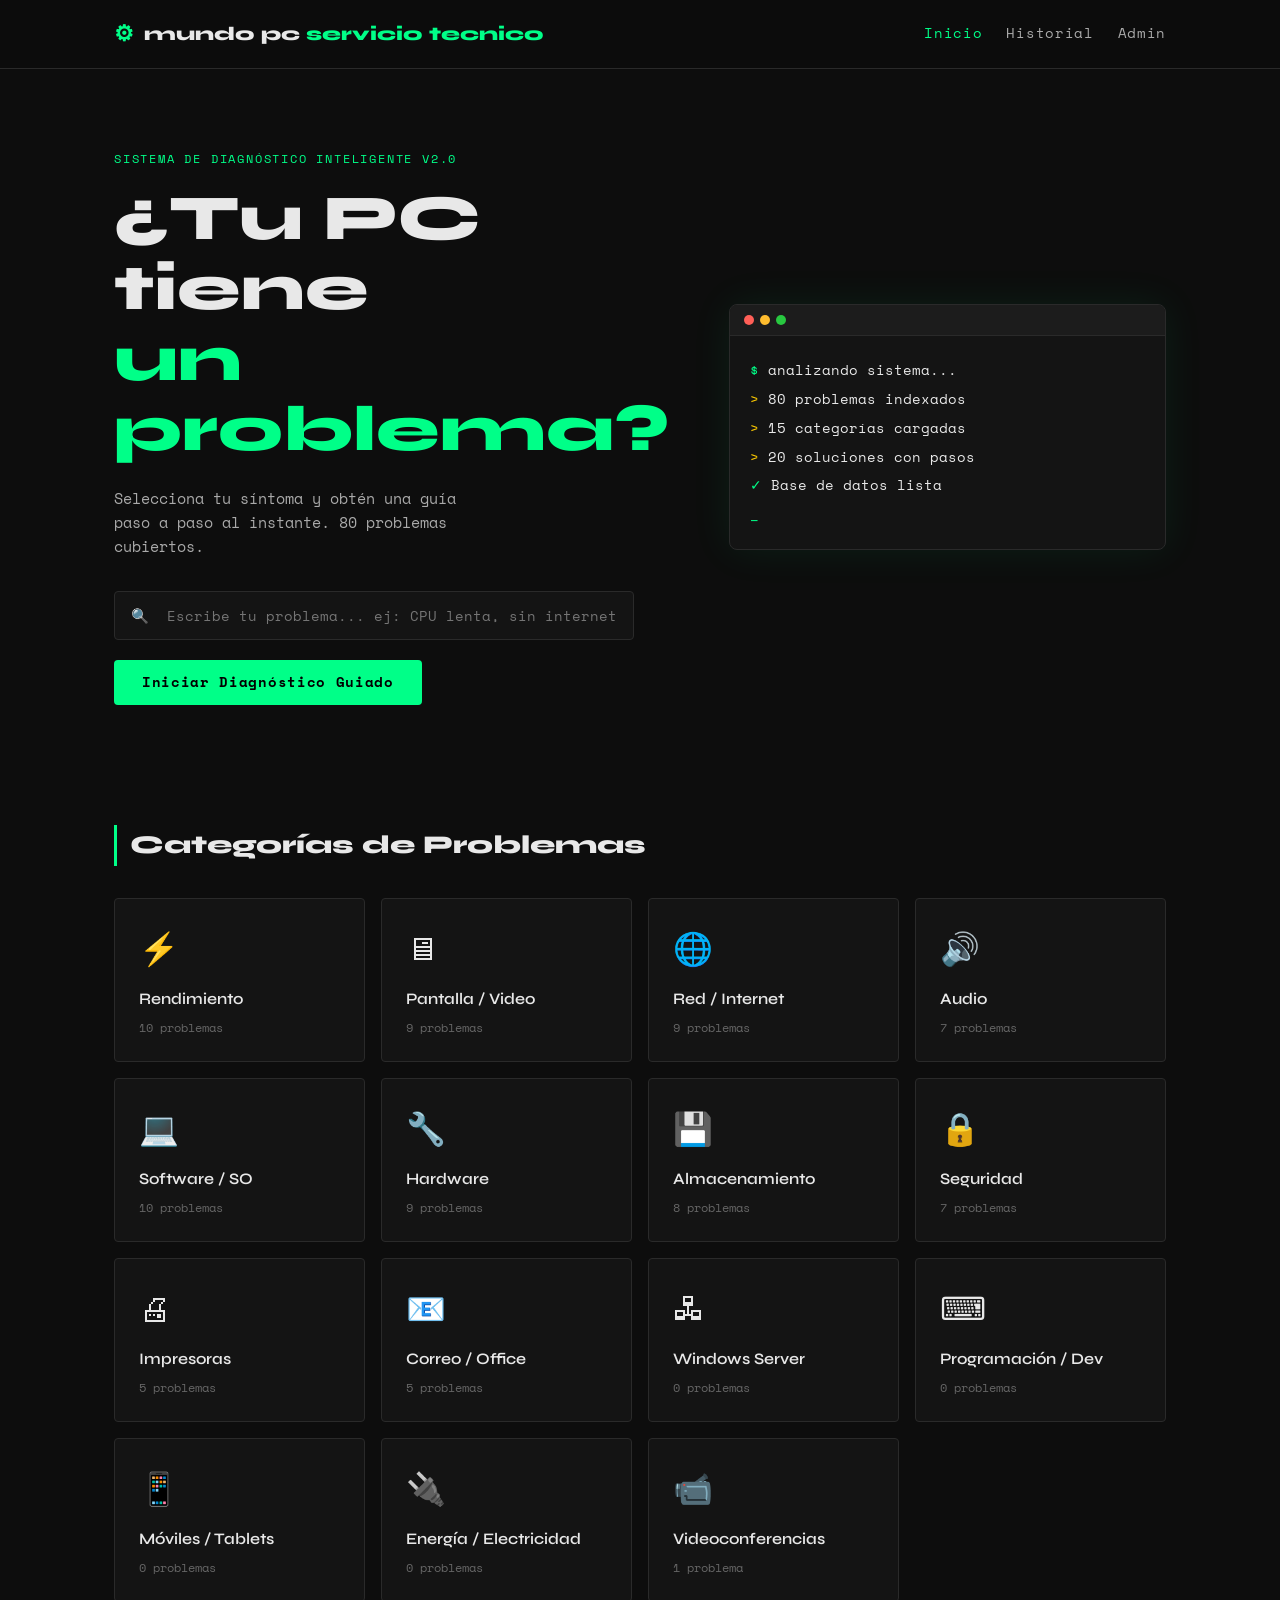
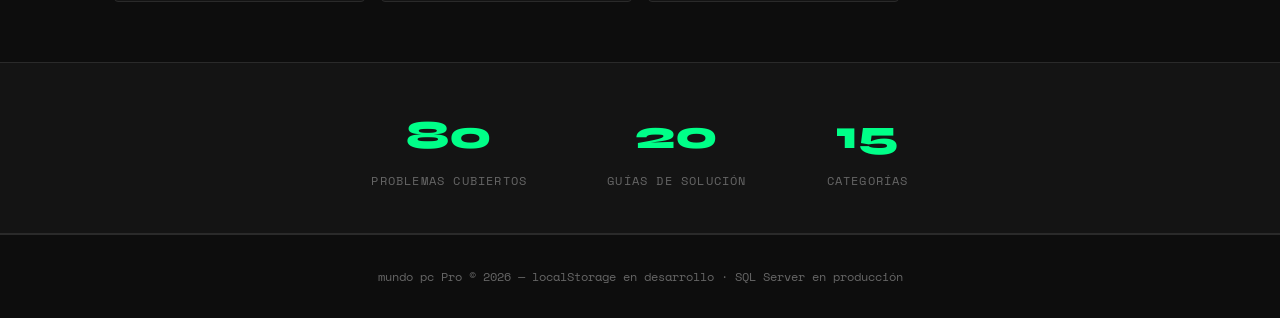
==== index.html @ 87008884 "Subiendo pagina de soporte tecnico" ====
<!DOCTYPE html>
<html lang="es">
<head>
  <meta charset="UTF-8" />
  <meta name="viewport" content="width=device-width, initial-scale=1.0"/>
  <title>mundo pc — Soporte Técnico</title>
  <link rel="stylesheet" href="css/style.css" />
  <link rel="preconnect" href="https://fonts.googleapis.com">
  <link href="https://fonts.googleapis.com/css2?family=Space+Mono:wght@400;700&family=Syne:wght@400;600;800&display=swap" rel="stylesheet">
</head>
<body>

  <header class="site-header">
    <div class="header-inner">
      <div class="logo">
        <span class="logo-icon">⚙</span>
        <span class="logo-text">mundo pc <em> servicio tecnico</em></span>
      </div>
      <nav class="main-nav">
        <a href="index.html" class="nav-link active">Inicio</a>
        <a href="views/historial.html" class="nav-link">Historial</a>
        <a href="views/admin.html" class="nav-link">Admin</a>
      </nav>
    </div>
  </header>

  <!-- HERO -->
  <section class="hero">
    <div class="hero-content">
      <p class="hero-tag">Sistema de Diagnóstico Inteligente v2.0</p>
      <h1 class="hero-title">¿Tu PC tiene<br/><span class="accent">un problema?</span></h1>
      <p class="hero-sub">Selecciona tu síntoma y obtén una guía paso a paso al instante. 80 problemas cubiertos.</p>

      <!-- BUSCADOR GLOBAL -->
      <div id="searchWrap" class="search-wrap">
        <input type="text" id="searchGlobal" class="search-global" placeholder="🔍  Escribe tu problema... ej: CPU lenta, sin internet"/>
        <div id="searchResultados" class="search-resultados" style="display:none"></div>
      </div>

      <a href="views/diagnostico.html" class="btn-primary" style="margin-top:12px">Iniciar Diagnóstico Guiado</a>
    </div>
    <div class="hero-visual">
      <div class="terminal-mock">
        <div class="terminal-bar"><span></span><span></span><span></span></div>
        <div class="terminal-body">
          <p><span class="t-green">$</span> analizando sistema...</p>
          <p><span class="t-yellow">></span> 80 problemas indexados</p>
          <p><span class="t-yellow">></span> 15 categorías cargadas</p>
          <p><span class="t-yellow">></span> 20 soluciones con pasos</p>
          <p><span class="t-green">✓</span> Base de datos lista</p>
          <p class="blink">_</p>
        </div>
      </div>
    </div>
  </section>

  <!-- CATEGORÍAS -->
  <section class="categories">
    <h2 class="section-title">Categorías de Problemas</h2>
    <div class="cat-grid" id="catGrid"></div>
  </section>

  <!-- STATS -->
  <section class="stats-bar">
    <div class="stat">
      <span class="stat-num" id="statProblemas">0</span>
      <span class="stat-label">Problemas cubiertos</span>
    </div>
    <div class="stat">
      <span class="stat-num" id="statSoluciones">0</span>
      <span class="stat-label">Guías de solución</span>
    </div>
    <div class="stat">
      <span class="stat-num" id="statCategorias">0</span>
      <span class="stat-label">Categorías</span>
    </div>
  </section>

  <footer class="site-footer">
    <p>mundo pc Pro &copy; 2026 — localStorage en desarrollo · SQL Server en producción</p>
  </footer>

  <script src="js/db.js"></script>
  <script src="js/app.js"></script>
</body>
</html>
---- css/style.css ----
/* ============================================
   mundo pc Pro — style.css
   Estética: Industrial / Terminal / Utilitario
   ============================================ */

/* --- VARIABLES --- */
:root {
  --bg: #0d0d0d;
  --bg2: #141414;
  --bg3: #1c1c1c;
  --border: #2a2a2a;
  --accent: #00ff88;
  --accent2: #ff4d4d;
  --accent3: #ffcc00;
  --text: #e8e8e8;
  --text-dim: #666;
  --text-mid: #aaa;
  --font-head: 'Syne', sans-serif;
  --font-mono: 'Space Mono', monospace;
  --radius: 4px;
  --transition: 0.2s ease;
}

/* --- RESET --- */
*, *::before, *::after { box-sizing: border-box; margin: 0; padding: 0; }
html { scroll-behavior: smooth; }

body {
  background: var(--bg);
  color: var(--text);
  font-family: var(--font-mono);
  line-height: 1.6;
  min-height: 100vh;
}

a { color: var(--accent); text-decoration: none; }
a:hover { text-decoration: underline; }

/* --- HEADER --- */
.site-header {
  position: sticky;
  top: 0;
  z-index: 100;
  background: rgba(13,13,13,0.95);
  border-bottom: 1px solid var(--border);
  backdrop-filter: blur(8px);
}

.header-inner {
  max-width: 1100px;
  margin: 0 auto;
  padding: 16px 24px;
  display: flex;
  align-items: center;
  justify-content: space-between;
}

.logo {
  display: flex;
  align-items: center;
  gap: 10px;
  font-family: var(--font-head);
  font-size: 1.2rem;
  font-weight: 800;
  color: var(--text);
}

.logo a { color: var(--text); }
.logo-icon { font-size: 1.4rem; color: var(--accent); }
.logo-text em { color: var(--accent); font-style: normal; }

.main-nav { display: flex; gap: 24px; }

.nav-link {
  color: var(--text-mid);
  font-size: 0.85rem;
  letter-spacing: 0.05em;
  transition: color var(--transition);
}
.nav-link:hover, .nav-link.active { color: var(--accent); text-decoration: none; }

/* --- HERO --- */
.hero {
  max-width: 1100px;
  margin: 0 auto;
  padding: 80px 24px 60px;
  display: grid;
  grid-template-columns: 1fr 1fr;
  gap: 60px;
  align-items: center;
}

.hero-tag {
  font-size: 0.75rem;
  letter-spacing: 0.15em;
  text-transform: uppercase;
  color: var(--accent);
  margin-bottom: 16px;
}

.hero-title {
  font-family: var(--font-head);
  font-size: clamp(2.5rem, 5vw, 4rem);
  font-weight: 800;
  line-height: 1.1;
  margin-bottom: 20px;
}

.hero-title .accent { color: var(--accent); }

.hero-sub {
  color: var(--text-mid);
  font-size: 0.95rem;
  margin-bottom: 32px;
  max-width: 380px;
}

/* --- TERMINAL MOCK --- */
.terminal-mock {
  background: var(--bg2);
  border: 1px solid var(--border);
  border-radius: 8px;
  overflow: hidden;
  box-shadow: 0 0 40px rgba(0,255,136,0.08);
}

.terminal-bar {
  background: var(--bg3);
  padding: 10px 14px;
  display: flex;
  gap: 6px;
  border-bottom: 1px solid var(--border);
}

.terminal-bar span {
  width: 10px; height: 10px;
  border-radius: 50%;
  background: var(--border);
}
.terminal-bar span:nth-child(1) { background: #ff5f57; }
.terminal-bar span:nth-child(2) { background: #febc2e; }
.terminal-bar span:nth-child(3) { background: #28c840; }

.terminal-body {
  padding: 20px;
  font-size: 0.9rem;
  line-height: 2;
}

.t-green { color: var(--accent); }
.t-yellow { color: var(--accent3); }
.t-red { color: var(--accent2); }

.blink {
  animation: blink 1s step-end infinite;
  color: var(--accent);
}
@keyframes blink { 50% { opacity: 0; } }

/* --- BUTTONS --- */
.btn-primary {
  display: inline-block;
  background: var(--accent);
  color: #000;
  font-family: var(--font-mono);
  font-weight: 700;
  font-size: 0.85rem;
  padding: 12px 28px;
  border-radius: var(--radius);
  border: none;
  cursor: pointer;
  letter-spacing: 0.05em;
  transition: all var(--transition);
}
.btn-primary:hover {
  background: #00cc6e;
  text-decoration: none;
  transform: translateY(-1px);
}

.btn-ghost {
  display: inline-block;
  background: transparent;
  color: var(--text-mid);
  font-family: var(--font-mono);
  font-size: 0.85rem;
  padding: 11px 24px;
  border-radius: var(--radius);
  border: 1px solid var(--border);
  cursor: pointer;
  transition: all var(--transition);
}
.btn-ghost:hover { border-color: var(--accent); color: var(--accent); text-decoration: none; }

/* --- CATEGORIES --- */
.categories {
  max-width: 1100px;
  margin: 0 auto;
  padding: 60px 24px;
}

.section-title {
  font-family: var(--font-head);
  font-size: 1.6rem;
  font-weight: 800;
  margin-bottom: 32px;
  position: relative;
  padding-left: 16px;
}
.section-title::before {
  content: '';
  position: absolute;
  left: 0;
  top: 0;
  bottom: 0;
  width: 3px;
  background: var(--accent);
}

.cat-grid {
  display: grid;
  grid-template-columns: repeat(auto-fill, minmax(240px, 1fr));
  gap: 16px;
}

.cat-card {
  background: var(--bg2);
  border: 1px solid var(--border);
  border-radius: var(--radius);
  padding: 24px;
  cursor: pointer;
  transition: all var(--transition);
}
.cat-card:hover {
  border-color: var(--accent);
  transform: translateY(-2px);
  box-shadow: 0 4px 20px rgba(0,255,136,0.1);
}
.cat-icon { font-size: 2rem; margin-bottom: 12px; display: block; }
.cat-name { font-family: var(--font-head); font-size: 1rem; font-weight: 600; margin-bottom: 6px; }
.cat-count { font-size: 0.75rem; color: var(--text-dim); }

/* --- STATS --- */
.stats-bar {
  background: var(--bg2);
  border-top: 1px solid var(--border);
  border-bottom: 1px solid var(--border);
  display: flex;
  justify-content: center;
  gap: 80px;
  padding: 40px 24px;
}

.stat { text-align: center; }
.stat-num {
  display: block;
  font-family: var(--font-head);
  font-size: 2.5rem;
  font-weight: 800;
  color: var(--accent);
}
.stat-label { font-size: 0.75rem; color: var(--text-dim); letter-spacing: 0.1em; text-transform: uppercase; }

/* --- FOOTER --- */
.site-footer {
  text-align: center;
  padding: 32px;
  color: var(--text-dim);
  font-size: 0.75rem;
  border-top: 1px solid var(--border);
}

/* ============================================
   VISTA: DIAGNÓSTICO
   ============================================ */
.diag-main {
  max-width: 720px;
  margin: 0 auto;
  padding: 60px 24px 100px;
  position: relative;
}

.step-card {
  display: none;
  animation: fadeIn 0.3s ease;
}
.step-card.active { display: block; }

@keyframes fadeIn { from { opacity: 0; transform: translateY(12px); } to { opacity: 1; transform: translateY(0); } }

.step-number {
  font-family: var(--font-head);
  font-size: 4rem;
  font-weight: 800;
  color: var(--border);
  line-height: 1;
  margin-bottom: 8px;
}

.step-card h2 {
  font-family: var(--font-head);
  font-size: 1.8rem;
  font-weight: 800;
  margin-bottom: 8px;
}

.step-desc { color: var(--text-mid); font-size: 0.9rem; margin-bottom: 28px; }

.option-grid {
  display: grid;
  grid-template-columns: repeat(auto-fill, minmax(200px, 1fr));
  gap: 12px;
  margin-bottom: 24px;
}

.option-btn {
  background: var(--bg2);
  border: 1px solid var(--border);
  border-radius: var(--radius);
  padding: 16px;
  cursor: pointer;
  text-align: left;
  color: var(--text);
  font-family: var(--font-mono);
  font-size: 0.85rem;
  transition: all var(--transition);
}
.option-btn:hover, .option-btn.selected {
  border-color: var(--accent);
  background: rgba(0,255,136,0.05);
  color: var(--accent);
}

.option-icon { font-size: 1.5rem; margin-bottom: 8px; display: block; }

.severity-row {
  display: flex;
  gap: 16px;
  margin-bottom: 24px;
}

.sev-btn {
  flex: 1;
  background: var(--bg2);
  border: 1px solid var(--border);
  border-radius: var(--radius);
  padding: 20px;
  cursor: pointer;
  color: var(--text);
  font-family: var(--font-mono);
  font-size: 0.9rem;
  transition: all var(--transition);
}
.sev-btn:hover { border-color: var(--accent3); color: var(--accent3); }
.sev-btn.selected { border-color: var(--accent); background: rgba(0,255,136,0.05); }

/* RESULTADO */
.resultado-box {
  background: var(--bg2);
  border: 1px solid var(--border);
  border-left: 3px solid var(--accent);
  border-radius: var(--radius);
  padding: 24px;
  margin-bottom: 24px;
}

.resultado-box h3 { font-family: var(--font-head); font-size: 1.2rem; margin-bottom: 16px; color: var(--accent); }
.resultado-box ol { padding-left: 20px; }
.resultado-box li { margin-bottom: 10px; color: var(--text-mid); font-size: 0.9rem; }

.resultado-actions { display: flex; gap: 12px; flex-wrap: wrap; }

/* PROGRESS */
.progress-bar-wrap {
  position: fixed;
  bottom: 0; left: 0; right: 0;
  height: 4px;
  background: var(--border);
}
.progress-bar {
  height: 100%;
  background: var(--accent);
  transition: width 0.4s ease;
}
.progress-label {
  position: fixed;
  bottom: 12px;
  right: 20px;
  font-size: 0.7rem;
  color: var(--text-dim);
}

/* ============================================
   VISTA: GUÍA
   ============================================ */
.guia-main {
  max-width: 760px;
  margin: 0 auto;
  padding: 60px 24px;
}

.guia-header { margin-bottom: 40px; }
.guia-tag {
  display: inline-block;
  background: rgba(0,255,136,0.1);
  color: var(--accent);
  font-size: 0.7rem;
  letter-spacing: 0.15em;
  text-transform: uppercase;
  padding: 4px 10px;
  border-radius: 2px;
  margin-bottom: 12px;
}
.guia-header h1 { font-family: var(--font-head); font-size: 2rem; font-weight: 800; margin-bottom: 16px; }
.guia-meta { display: flex; gap: 24px; color: var(--text-dim); font-size: 0.8rem; }

.alert-critico {
  background: rgba(255,77,77,0.1);
  border: 1px solid var(--accent2);
  border-radius: var(--radius);
  padding: 14px 18px;
  color: var(--accent2);
  font-size: 0.85rem;
  margin-bottom: 32px;
}

.steps-list { margin-bottom: 40px; }

.step-item {
  display: flex;
  gap: 20px;
  padding: 20px 0;
  border-bottom: 1px solid var(--border);
}
.step-num-badge {
  width: 32px; height: 32px;
  background: var(--accent);
  color: #000;
  font-weight: 700;
  display: flex;
  align-items: center;
  justify-content: center;
  border-radius: 50%;
  flex-shrink: 0;
  font-size: 0.8rem;
}
.step-item-text { font-size: 0.9rem; color: var(--text-mid); padding-top: 4px; }

.tools-section, .notas-section {
  background: var(--bg2);
  border: 1px solid var(--border);
  border-radius: var(--radius);
  padding: 20px 24px;
  margin-bottom: 24px;
}
.tools-section h3, .notas-section h3 {
  font-family: var(--font-head);
  font-size: 0.95rem;
  margin-bottom: 12px;
}
.tools-section ul { list-style: none; }
.tools-section li::before { content: '→ '; color: var(--accent); }
.tools-section li { font-size: 0.85rem; color: var(--text-mid); margin-bottom: 6px; }

.feedback-section {
  background: var(--bg2);
  border: 1px solid var(--border);
  border-radius: var(--radius);
  padding: 24px;
  text-align: center;
}
.feedback-section h3 { font-family: var(--font-head); margin-bottom: 16px; }
.feedback-btns { display: flex; gap: 16px; justify-content: center; }

.fb-btn {
  background: transparent;
  border: 1px solid var(--border);
  color: var(--text-mid);
  padding: 10px 24px;
  border-radius: var(--radius);
  cursor: pointer;
  font-family: var(--font-mono);
  font-size: 0.85rem;
  transition: all var(--transition);
}
.fb-btn:hover { border-color: var(--accent); color: var(--accent); }
.fb-btn.fb-neg:hover { border-color: var(--accent2); color: var(--accent2); }
.feedback-msg { margin-top: 16px; font-size: 0.85rem; color: var(--accent); }

/* ============================================
   VISTA: HISTORIAL
   ============================================ */
.historial-main {
  max-width: 1100px;
  margin: 0 auto;
  padding: 60px 24px;
}

.page-heading { margin-bottom: 40px; }
.page-heading h1 { font-family: var(--font-head); font-size: 2rem; font-weight: 800; margin-bottom: 8px; }
.page-heading p { color: var(--text-mid); font-size: 0.9rem; }

.filter-bar {
  display: flex;
  gap: 12px;
  margin-bottom: 24px;
  flex-wrap: wrap;
}

.search-input, .filter-select, .form-input, .form-textarea {
  background: var(--bg2);
  border: 1px solid var(--border);
  border-radius: var(--radius);
  color: var(--text);
  font-family: var(--font-mono);
  font-size: 0.85rem;
  padding: 10px 14px;
  outline: none;
  transition: border-color var(--transition);
}
.search-input:focus, .filter-select:focus, .form-input:focus, .form-textarea:focus {
  border-color: var(--accent);
}
.search-input { flex: 1; min-width: 200px; }
.form-input.short { max-width: 100px; }
.form-textarea { width: 100%; min-height: 100px; resize: vertical; }

.table-wrap { overflow-x: auto; }

.historial-table {
  width: 100%;
  border-collapse: collapse;
  font-size: 0.82rem;
}
.historial-table th {
  text-align: left;
  padding: 10px 14px;
  color: var(--text-dim);
  letter-spacing: 0.08em;
  text-transform: uppercase;
  font-size: 0.7rem;
  border-bottom: 1px solid var(--border);
}
.historial-table td {
  padding: 12px 14px;
  border-bottom: 1px solid var(--border);
  color: var(--text-mid);
}
.historial-table tr:hover td { background: var(--bg2); }

.badge {
  display: inline-block;
  padding: 2px 8px;
  border-radius: 2px;
  font-size: 0.7rem;
  font-weight: 700;
  letter-spacing: 0.05em;
}
.badge-leve { background: rgba(0,255,136,0.1); color: var(--accent); }
.badge-medio { background: rgba(255,204,0,0.1); color: var(--accent3); }
.badge-critico { background: rgba(255,77,77,0.1); color: var(--accent2); }

.empty-state {
  text-align: center;
  padding: 60px;
  color: var(--text-dim);
}
.empty-state p { margin-bottom: 20px; }

/* ============================================
   VISTA: ADMIN
   ============================================ */
.admin-main {
  max-width: 900px;
  margin: 0 auto;
  padding: 60px 24px;
}

.admin-tabs { display: flex; gap: 0; margin-bottom: 32px; border: 1px solid var(--border); border-radius: var(--radius); overflow: hidden; }
.tab-btn {
  flex: 1;
  background: transparent;
  border: none;
  border-right: 1px solid var(--border);
  color: var(--text-mid);
  padding: 12px;
  cursor: pointer;
  font-family: var(--font-mono);
  font-size: 0.85rem;
  transition: all var(--transition);
}
.tab-btn:last-child { border-right: none; }
.tab-btn.active, .tab-btn:hover { background: var(--bg2); color: var(--accent); }

.tab-content { display: none; }
.tab-content.active { display: block; }

.admin-form-card {
  background: var(--bg2);
  border: 1px solid var(--border);
  border-radius: var(--radius);
  padding: 24px;
  margin-bottom: 24px;
}
.admin-form-card h3 { font-family: var(--font-head); font-size: 1rem; margin-bottom: 16px; }

.form-row {
  display: flex;
  gap: 12px;
  flex-wrap: wrap;
  align-items: center;
}
.form-row .form-input { flex: 1; min-width: 140px; }

.form-col { display: flex; flex-direction: column; gap: 12px; }

.admin-list { display: flex; flex-direction: column; gap: 8px; }

.admin-item {
  background: var(--bg2);
  border: 1px solid var(--border);
  border-radius: var(--radius);
  padding: 12px 16px;
  display: flex;
  justify-content: space-between;
  align-items: center;
  font-size: 0.85rem;
}
.admin-item-info { color: var(--text-mid); }
.admin-item-actions { display: flex; gap: 8px; }

.btn-delete {
  background: transparent;
  border: 1px solid var(--border);
  color: var(--accent2);
  padding: 4px 10px;
  border-radius: var(--radius);
  cursor: pointer;
  font-size: 0.75rem;
  font-family: var(--font-mono);
  transition: all var(--transition);
}
.btn-delete:hover { border-color: var(--accent2); background: rgba(255,77,77,0.1); }

/* --- RESPONSIVE --- */
@media (max-width: 768px) {
  .hero { grid-template-columns: 1fr; gap: 32px; padding: 40px 16px; }
  .hero-visual { display: none; }
  .stats-bar { gap: 32px; flex-wrap: wrap; }
  .severity-row { flex-direction: column; }
  .resultado-actions { flex-direction: column; }
  .filter-bar { flex-direction: column; }
}

/* ============================================
   BUSCADOR GLOBAL
   ============================================ */
.search-wrap {
  position: relative;
  max-width: 520px;
  margin-bottom: 8px;
}

.search-global {
  width: 100%;
  background: var(--bg2);
  border: 1px solid var(--border);
  border-radius: var(--radius);
  color: var(--text);
  font-family: var(--font-mono);
  font-size: 0.9rem;
  padding: 13px 16px;
  outline: none;
  transition: border-color var(--transition);
}
.search-global:focus { border-color: var(--accent); }

.search-resultados {
  position: absolute;
  top: calc(100% + 4px);
  left: 0; right: 0;
  background: var(--bg2);
  border: 1px solid var(--border);
  border-radius: var(--radius);
  z-index: 200;
  overflow: hidden;
  box-shadow: 0 8px 24px rgba(0,0,0,0.4);
}

.sr-item {
  padding: 12px 16px;
  cursor: pointer;
  border-bottom: 1px solid var(--border);
  transition: background var(--transition);
}
.sr-item:last-child { border-bottom: none; }
.sr-item:hover { background: rgba(0,255,136,0.05); }
.sr-cat { font-size: 0.72rem; color: var(--accent); display: block; margin-bottom: 2px; }
.sr-prob { font-size: 0.85rem; color: var(--text-mid); }

/* ============================================
   BADGES Y EXTRAS DE SOLUCIÓN
   ============================================ */
.sol-resumen {
  color: var(--text-mid);
  font-size: 0.85rem;
  margin-bottom: 12px;
  font-style: italic;
}

.sol-meta {
  display: flex;
  gap: 16px;
  margin-bottom: 10px;
  font-size: 0.75rem;
  color: var(--text-dim);
}

.sol-badges {
  display: flex;
  gap: 8px;
  margin-bottom: 14px;
  flex-wrap: wrap;
}

.sol-badge {
  background: rgba(255,204,0,0.1);
  color: var(--accent3);
  border: 1px solid rgba(255,204,0,0.2);
  font-size: 0.72rem;
  padding: 3px 8px;
  border-radius: 2px;
  letter-spacing: 0.03em;
}

.sol-pasos {
  padding-left: 20px;
  margin-bottom: 12px;
}
.sol-pasos li {
  margin-bottom: 8px;
  color: var(--text-mid);
  font-size: 0.88rem;
}

.sol-warn {
  background: rgba(255,77,77,0.08);
  border-left: 2px solid var(--accent2);
  padding: 8px 12px;
  font-size: 0.8rem;
  color: var(--accent2);
  border-radius: 0 var(--radius) var(--radius) 0;
}

/* Comandos en guía */
.cmd-block {
  background: #0a0a0a;
  border: 1px solid var(--border);
  border-radius: var(--radius);
  padding: 12px 16px;
  margin-top: 8px;
  font-size: 0.8rem;
  color: var(--accent);
}
.cmd-block code {
  display: block;
  margin-bottom: 4px;
}
.cmd-block code:last-child { margin-bottom: 0; }
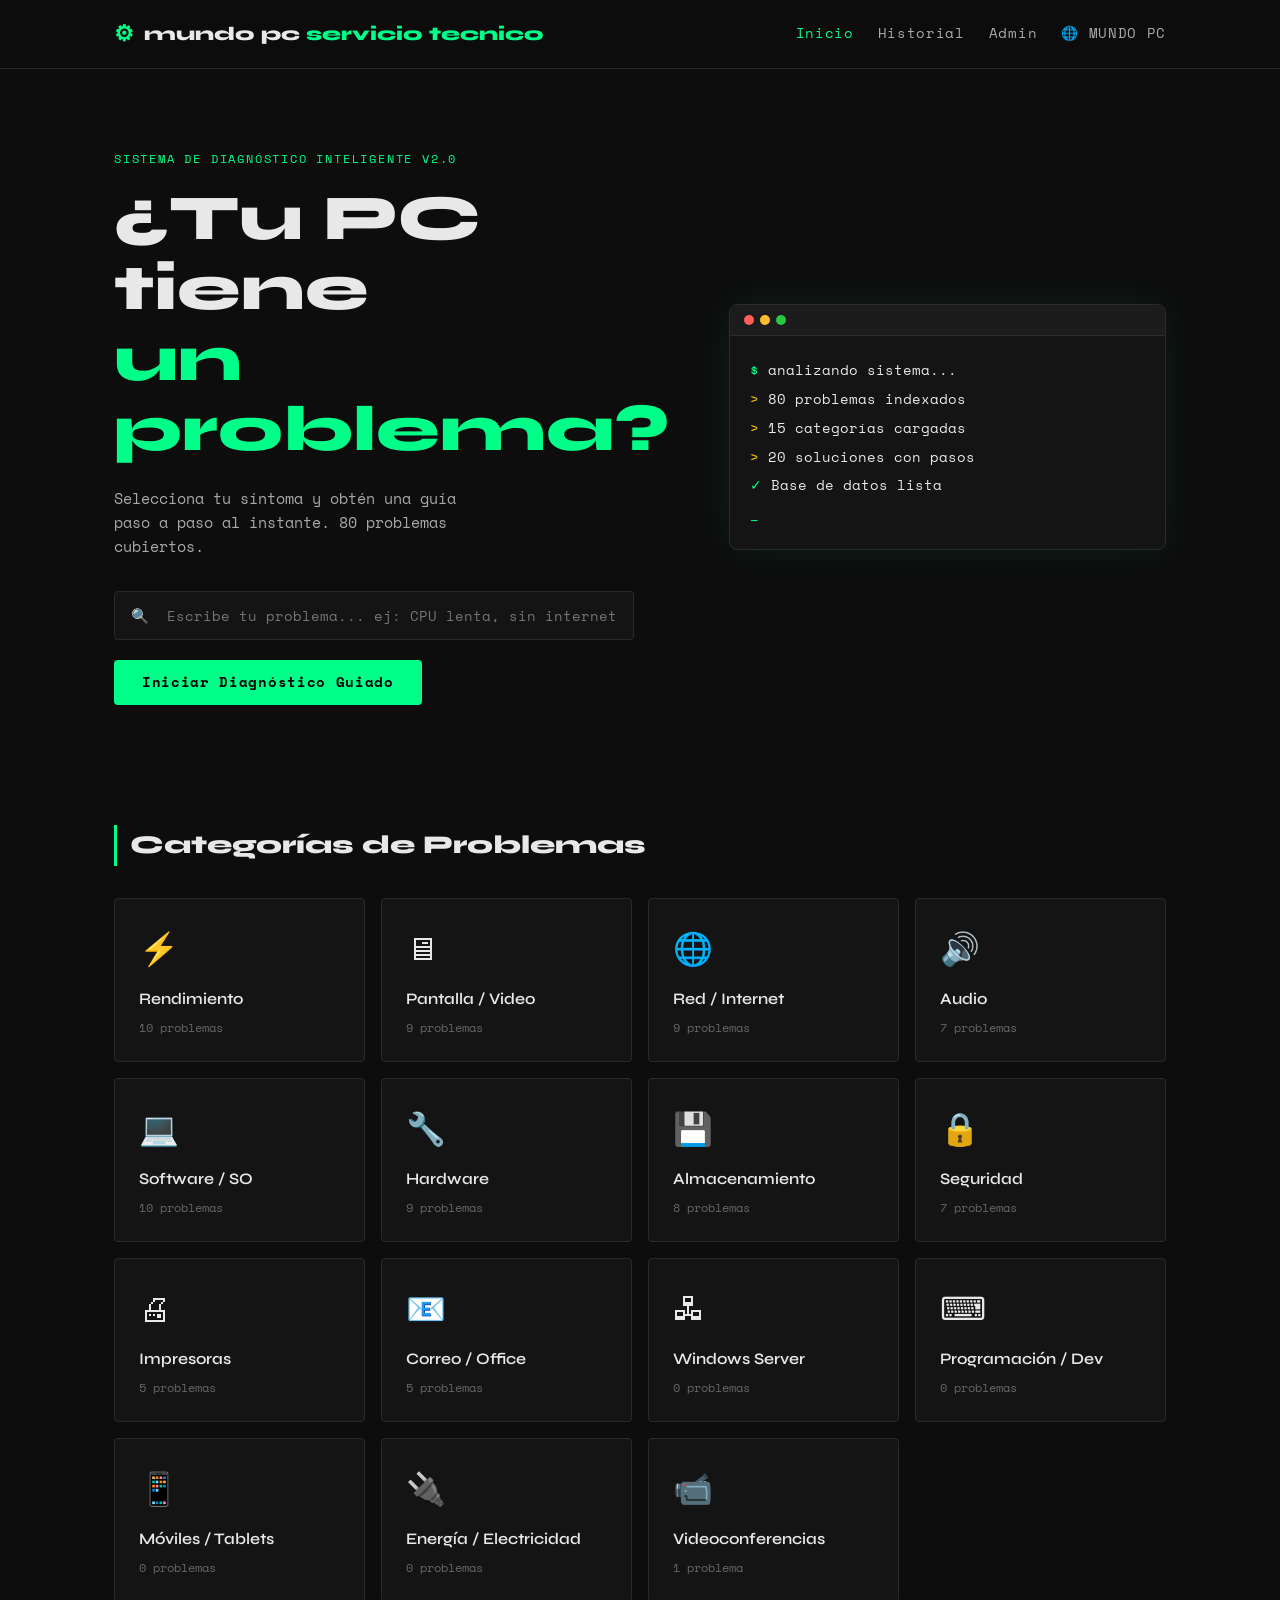
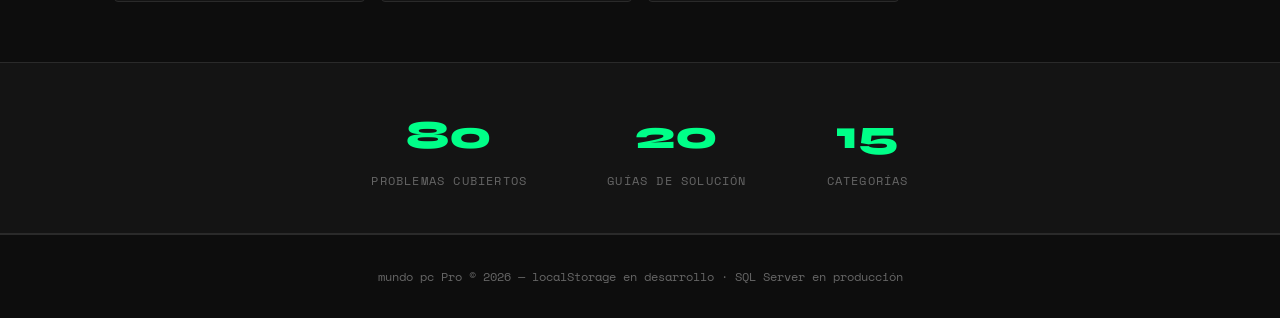
==== commit a78ab32b: "Update index.html" ====
--- a/index.html
+++ b/index.html
@@ -20,6 +20,7 @@
         <a href="index.html" class="nav-link active">Inicio</a>
         <a href="views/historial.html" class="nav-link">Historial</a>
         <a href="views/admin.html" class="nav-link">Admin</a>
+        <a href="https://emanuel240526.github.io/mundo-pc/" class="nav-link">🌐 MUNDO PC</a>
       </nav>
     </div>
   </header>
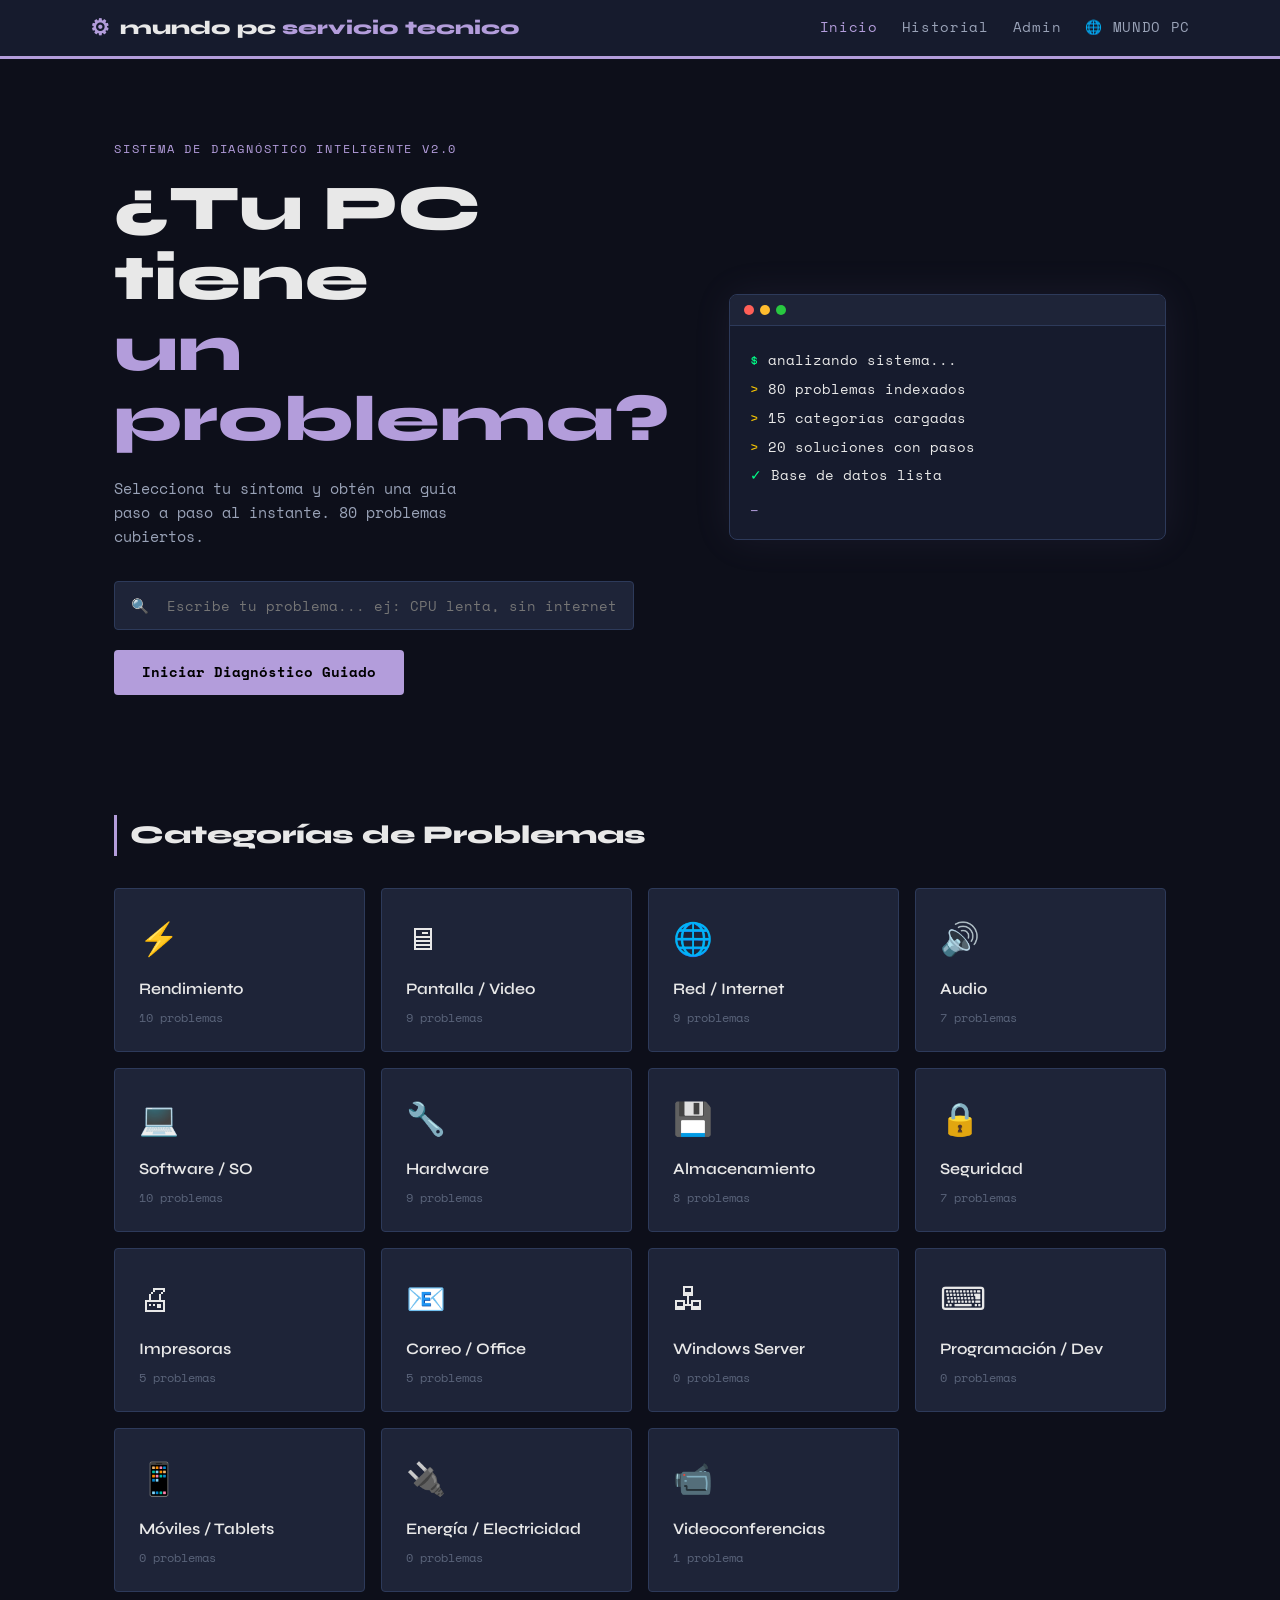
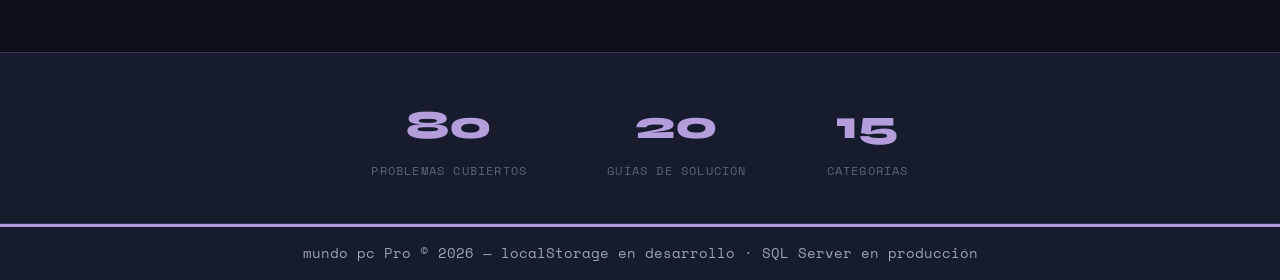
==== commit 1a9e961b: "Update index.html" ====
--- a/index.html
+++ b/index.html
@@ -4,6 +4,7 @@
   <meta charset="UTF-8" />
   <meta name="viewport" content="width=device-width, initial-scale=1.0"/>
   <title>mundo pc — Soporte Técnico</title>
+  <link rel="icon" href="logo principal.jpeg">
   <link rel="stylesheet" href="css/style.css" />
   <link rel="preconnect" href="https://fonts.googleapis.com">
   <link href="https://fonts.googleapis.com/css2?family=Space+Mono:wght@400;700&family=Syne:wght@400;600;800&display=swap" rel="stylesheet">
--- a/css/style.css
+++ b/css/style.css
@@ -1,20 +1,22 @@
 /* ============================================
-   mundo pc Pro — style.css
-   Estética: Industrial / Terminal / Utilitario
-   ============================================ */
-
-/* --- VARIABLES --- */
+   mundo pc Pro — Estilos UNIFICADOS (con Lila)
+   Versión FULL: Index, Diagnóstico, Guía, Historial, Admin
+   ============================================ */
+
 :root {
-  --bg: #0d0d0d;
-  --bg2: #141414;
-  --bg3: #1c1c1c;
-  --border: #2a2a2a;
-  --accent: #00ff88;
-  --accent2: #ff4d4d;
-  --accent3: #ffcc00;
-  --text: #e8e8e8;
-  --text-dim: #666;
-  --text-mid: #aaa;
+  --bg-primary: #0d0f1a;
+  --bg-secondary: #161b2d;
+  --bg-card: #1e2438;
+  --border-color: #2d3a5a;
+  --accent-lila: #b39ddb;
+  --accent-lila-dark: #7e57c2;
+  --accent-blue: #4a9de0;
+  --accent-green: #00ff88;
+  --accent-red: #ff4d4d;
+  --accent-yellow: #ffcc00;
+  --text-primary: #e8e8e8;
+  --text-secondary: #9aa3b8;
+  --text-dim: #5a647a;
   --font-head: 'Syne', sans-serif;
   --font-mono: 'Space Mono', monospace;
   --radius: 4px;
@@ -26,30 +28,30 @@
 html { scroll-behavior: smooth; }
 
 body {
-  background: var(--bg);
-  color: var(--text);
+  background: var(--bg-primary);
+  color: var(--text-primary);
   font-family: var(--font-mono);
   line-height: 1.6;
   min-height: 100vh;
 }
 
-a { color: var(--accent); text-decoration: none; }
-a:hover { text-decoration: underline; }
-
-/* --- HEADER --- */
+a { color: var(--accent-lila); text-decoration: none; }
+a:hover { color: var(--accent-lila-dark); text-decoration: underline; }
+
+/* ============================================
+   HEADER (unificado)
+   ============================================ */
 .site-header {
-  position: sticky;
-  top: 0;
-  z-index: 100;
-  background: rgba(13,13,13,0.95);
-  border-bottom: 1px solid var(--border);
-  backdrop-filter: blur(8px);
+  background: var(--bg-secondary);
+  border-bottom: 3px solid var(--accent-lila);
+  width: 100%;
+  padding: 0 20px;
 }
 
 .header-inner {
   max-width: 1100px;
   margin: 0 auto;
-  padding: 16px 24px;
+  padding: 10px 0;
   display: flex;
   align-items: center;
   justify-content: space-between;
@@ -62,24 +64,28 @@
   font-family: var(--font-head);
   font-size: 1.2rem;
   font-weight: 800;
-  color: var(--text);
-}
-
-.logo a { color: var(--text); }
-.logo-icon { font-size: 1.4rem; color: var(--accent); }
-.logo-text em { color: var(--accent); font-style: normal; }
-
-.main-nav { display: flex; gap: 24px; }
-
+}
+.logo-icon { font-size: 1.4rem; color: var(--accent-lila); }
+.logo-text em { color: var(--accent-lila); font-style: normal; }
+
+.main-nav {
+  display: flex;
+  gap: 24px;
+}
 .nav-link {
-  color: var(--text-mid);
+  color: var(--text-secondary);
   font-size: 0.85rem;
   letter-spacing: 0.05em;
   transition: color var(--transition);
 }
-.nav-link:hover, .nav-link.active { color: var(--accent); text-decoration: none; }
-
-/* --- HERO --- */
+.nav-link:hover, .nav-link.active {
+  color: var(--accent-lila);
+  text-decoration: none;
+}
+
+/* ============================================
+   HERO (Index)
+   ============================================ */
 .hero {
   max-width: 1100px;
   margin: 0 auto;
@@ -89,15 +95,13 @@
   gap: 60px;
   align-items: center;
 }
-
 .hero-tag {
   font-size: 0.75rem;
   letter-spacing: 0.15em;
   text-transform: uppercase;
-  color: var(--accent);
+  color: var(--accent-lila);
   margin-bottom: 16px;
 }
-
 .hero-title {
   font-family: var(--font-head);
   font-size: clamp(2.5rem, 5vw, 4rem);
@@ -105,62 +109,55 @@
   line-height: 1.1;
   margin-bottom: 20px;
 }
-
-.hero-title .accent { color: var(--accent); }
-
+.hero-title .accent { color: var(--accent-lila); }
 .hero-sub {
-  color: var(--text-mid);
+  color: var(--text-secondary);
   font-size: 0.95rem;
   margin-bottom: 32px;
   max-width: 380px;
 }
 
-/* --- TERMINAL MOCK --- */
+/* Terminal */
 .terminal-mock {
-  background: var(--bg2);
-  border: 1px solid var(--border);
+  background: var(--bg-secondary);
+  border: 1px solid var(--border-color);
   border-radius: 8px;
   overflow: hidden;
-  box-shadow: 0 0 40px rgba(0,255,136,0.08);
-}
-
+  box-shadow: 0 0 40px rgba(179, 157, 219, 0.08);
+}
 .terminal-bar {
-  background: var(--bg3);
+  background: var(--bg-card);
   padding: 10px 14px;
   display: flex;
   gap: 6px;
-  border-bottom: 1px solid var(--border);
-}
-
+  border-bottom: 1px solid var(--border-color);
+}
 .terminal-bar span {
   width: 10px; height: 10px;
   border-radius: 50%;
-  background: var(--border);
+  background: var(--border-color);
 }
 .terminal-bar span:nth-child(1) { background: #ff5f57; }
 .terminal-bar span:nth-child(2) { background: #febc2e; }
 .terminal-bar span:nth-child(3) { background: #28c840; }
-
 .terminal-body {
   padding: 20px;
   font-size: 0.9rem;
   line-height: 2;
 }
-
-.t-green { color: var(--accent); }
-.t-yellow { color: var(--accent3); }
-.t-red { color: var(--accent2); }
-
+.t-green { color: var(--accent-green); }
+.t-yellow { color: var(--accent-yellow); }
+.t-red { color: var(--accent-red); }
 .blink {
   animation: blink 1s step-end infinite;
-  color: var(--accent);
+  color: var(--accent-lila);
 }
 @keyframes blink { 50% { opacity: 0; } }
 
-/* --- BUTTONS --- */
+/* Botones */
 .btn-primary {
   display: inline-block;
-  background: var(--accent);
+  background: var(--accent-lila);
   color: #000;
   font-family: var(--font-mono);
   font-weight: 700;
@@ -169,36 +166,40 @@
   border-radius: var(--radius);
   border: none;
   cursor: pointer;
-  letter-spacing: 0.05em;
   transition: all var(--transition);
 }
 .btn-primary:hover {
-  background: #00cc6e;
-  text-decoration: none;
+  background: var(--accent-lila-dark);
+  color: #fff;
   transform: translateY(-1px);
 }
 
 .btn-ghost {
   display: inline-block;
   background: transparent;
-  color: var(--text-mid);
+  color: var(--text-secondary);
   font-family: var(--font-mono);
   font-size: 0.85rem;
   padding: 11px 24px;
   border-radius: var(--radius);
-  border: 1px solid var(--border);
+  border: 1px solid var(--border-color);
   cursor: pointer;
   transition: all var(--transition);
 }
-.btn-ghost:hover { border-color: var(--accent); color: var(--accent); text-decoration: none; }
-
-/* --- CATEGORIES --- */
+.btn-ghost:hover {
+  border-color: var(--accent-lila);
+  color: var(--accent-lila);
+  text-decoration: none;
+}
+
+/* ============================================
+   CATEGORÍAS (Index)
+   ============================================ */
 .categories {
   max-width: 1100px;
   margin: 0 auto;
   padding: 60px 24px;
 }
-
 .section-title {
   font-family: var(--font-head);
   font-size: 1.6rem;
@@ -214,64 +215,96 @@
   top: 0;
   bottom: 0;
   width: 3px;
-  background: var(--accent);
-}
-
+  background: var(--accent-lila);
+}
 .cat-grid {
   display: grid;
   grid-template-columns: repeat(auto-fill, minmax(240px, 1fr));
   gap: 16px;
 }
-
 .cat-card {
-  background: var(--bg2);
-  border: 1px solid var(--border);
+  background: var(--bg-card);
+  border: 1px solid var(--border-color);
   border-radius: var(--radius);
   padding: 24px;
   cursor: pointer;
   transition: all var(--transition);
 }
 .cat-card:hover {
-  border-color: var(--accent);
+  border-color: var(--accent-lila);
   transform: translateY(-2px);
-  box-shadow: 0 4px 20px rgba(0,255,136,0.1);
+  box-shadow: 0 4px 20px rgba(179, 157, 219, 0.1);
 }
 .cat-icon { font-size: 2rem; margin-bottom: 12px; display: block; }
 .cat-name { font-family: var(--font-head); font-size: 1rem; font-weight: 600; margin-bottom: 6px; }
 .cat-count { font-size: 0.75rem; color: var(--text-dim); }
 
-/* --- STATS --- */
+/* ============================================
+   STATS (Index)
+   ============================================ */
 .stats-bar {
-  background: var(--bg2);
-  border-top: 1px solid var(--border);
-  border-bottom: 1px solid var(--border);
+  background: var(--bg-secondary);
+  border-top: 1px solid var(--border-color);
+  border-bottom: 1px solid var(--border-color);
   display: flex;
   justify-content: center;
   gap: 80px;
   padding: 40px 24px;
 }
-
 .stat { text-align: center; }
 .stat-num {
   display: block;
   font-family: var(--font-head);
   font-size: 2.5rem;
   font-weight: 800;
-  color: var(--accent);
+  color: var(--accent-lila);
 }
 .stat-label { font-size: 0.75rem; color: var(--text-dim); letter-spacing: 0.1em; text-transform: uppercase; }
 
-/* --- FOOTER --- */
-.site-footer {
-  text-align: center;
-  padding: 32px;
-  color: var(--text-dim);
-  font-size: 0.75rem;
-  border-top: 1px solid var(--border);
-}
-
-/* ============================================
-   VISTA: DIAGNÓSTICO
+/* ============================================
+   BUSCADOR GLOBAL (Index y donde se use)
+   ============================================ */
+.search-wrap {
+  position: relative;
+  max-width: 520px;
+  margin-bottom: 8px;
+}
+.search-global {
+  width: 100%;
+  background: var(--bg-card);
+  border: 1px solid var(--border-color);
+  border-radius: var(--radius);
+  color: var(--text-primary);
+  font-family: var(--font-mono);
+  font-size: 0.9rem;
+  padding: 13px 16px;
+  outline: none;
+  transition: border-color var(--transition);
+}
+.search-global:focus { border-color: var(--accent-lila); }
+.search-resultados {
+  position: absolute;
+  top: calc(100% + 4px);
+  left: 0; right: 0;
+  background: var(--bg-card);
+  border: 1px solid var(--border-color);
+  border-radius: var(--radius);
+  z-index: 200;
+  overflow: hidden;
+  box-shadow: 0 8px 24px rgba(0,0,0,0.4);
+}
+.sr-item {
+  padding: 12px 16px;
+  cursor: pointer;
+  border-bottom: 1px solid var(--border-color);
+  transition: background var(--transition);
+}
+.sr-item:hover { background: rgba(179, 157, 219, 0.05); }
+.sr-cat { font-size: 0.72rem; color: var(--accent-lila); display: block; margin-bottom: 2px; }
+.sr-prob { font-size: 0.85rem; color: var(--text-secondary); }
+
+/* ============================================
+   DIAGNÓSTICO (Vista: diagnostico.html)
    ============================================ */
 .diag-main {
   max-width: 720px;
@@ -279,32 +312,29 @@
   padding: 60px 24px 100px;
   position: relative;
 }
-
 .step-card {
   display: none;
   animation: fadeIn 0.3s ease;
 }
 .step-card.active { display: block; }
-
 @keyframes fadeIn { from { opacity: 0; transform: translateY(12px); } to { opacity: 1; transform: translateY(0); } }
 
 .step-number {
   font-family: var(--font-head);
   font-size: 4rem;
   font-weight: 800;
-  color: var(--border);
+  color: var(--border-color);
   line-height: 1;
   margin-bottom: 8px;
 }
-
 .step-card h2 {
   font-family: var(--font-head);
   font-size: 1.8rem;
   font-weight: 800;
   margin-bottom: 8px;
-}
-
-.step-desc { color: var(--text-mid); font-size: 0.9rem; margin-bottom: 28px; }
+  color: var(--accent-lila);
+}
+.step-desc { color: var(--text-secondary); font-size: 0.9rem; margin-bottom: 28px; }
 
 .option-grid {
   display: grid;
@@ -312,25 +342,23 @@
   gap: 12px;
   margin-bottom: 24px;
 }
-
 .option-btn {
-  background: var(--bg2);
-  border: 1px solid var(--border);
+  background: var(--bg-card);
+  border: 1px solid var(--border-color);
   border-radius: var(--radius);
   padding: 16px;
   cursor: pointer;
   text-align: left;
-  color: var(--text);
+  color: var(--text-primary);
   font-family: var(--font-mono);
   font-size: 0.85rem;
   transition: all var(--transition);
 }
 .option-btn:hover, .option-btn.selected {
-  border-color: var(--accent);
-  background: rgba(0,255,136,0.05);
-  color: var(--accent);
-}
-
+  border-color: var(--accent-lila);
+  background: rgba(179, 157, 219, 0.05);
+  color: var(--accent-lila);
+}
 .option-icon { font-size: 1.5rem; margin-bottom: 8px; display: block; }
 
 .severity-row {
@@ -338,48 +366,44 @@
   gap: 16px;
   margin-bottom: 24px;
 }
-
 .sev-btn {
   flex: 1;
-  background: var(--bg2);
-  border: 1px solid var(--border);
+  background: var(--bg-card);
+  border: 1px solid var(--border-color);
   border-radius: var(--radius);
   padding: 20px;
   cursor: pointer;
-  color: var(--text);
+  color: var(--text-primary);
   font-family: var(--font-mono);
   font-size: 0.9rem;
   transition: all var(--transition);
 }
-.sev-btn:hover { border-color: var(--accent3); color: var(--accent3); }
-.sev-btn.selected { border-color: var(--accent); background: rgba(0,255,136,0.05); }
-
-/* RESULTADO */
+.sev-btn:hover { border-color: var(--accent-yellow); color: var(--accent-yellow); }
+.sev-btn.selected { border-color: var(--accent-lila); background: rgba(179, 157, 219, 0.05); }
+
 .resultado-box {
-  background: var(--bg2);
-  border: 1px solid var(--border);
-  border-left: 3px solid var(--accent);
+  background: var(--bg-card);
+  border: 1px solid var(--border-color);
+  border-left: 3px solid var(--accent-lila);
   border-radius: var(--radius);
   padding: 24px;
   margin-bottom: 24px;
 }
-
-.resultado-box h3 { font-family: var(--font-head); font-size: 1.2rem; margin-bottom: 16px; color: var(--accent); }
+.resultado-box h3 { font-family: var(--font-head); font-size: 1.2rem; margin-bottom: 16px; color: var(--accent-lila); }
 .resultado-box ol { padding-left: 20px; }
-.resultado-box li { margin-bottom: 10px; color: var(--text-mid); font-size: 0.9rem; }
+.resultado-box li { margin-bottom: 10px; color: var(--text-secondary); font-size: 0.9rem; }
 
 .resultado-actions { display: flex; gap: 12px; flex-wrap: wrap; }
 
-/* PROGRESS */
 .progress-bar-wrap {
   position: fixed;
   bottom: 0; left: 0; right: 0;
   height: 4px;
-  background: var(--border);
+  background: var(--border-color);
 }
 .progress-bar {
   height: 100%;
-  background: var(--accent);
+  background: var(--accent-lila);
   transition: width 0.4s ease;
 }
 .progress-label {
@@ -391,19 +415,18 @@
 }
 
 /* ============================================
-   VISTA: GUÍA
+   GUÍA (Vista: guia.html)
    ============================================ */
 .guia-main {
   max-width: 760px;
   margin: 0 auto;
   padding: 60px 24px;
 }
-
 .guia-header { margin-bottom: 40px; }
 .guia-tag {
   display: inline-block;
-  background: rgba(0,255,136,0.1);
-  color: var(--accent);
+  background: rgba(179, 157, 219, 0.1);
+  color: var(--accent-lila);
   font-size: 0.7rem;
   letter-spacing: 0.15em;
   text-transform: uppercase;
@@ -411,30 +434,28 @@
   border-radius: 2px;
   margin-bottom: 12px;
 }
-.guia-header h1 { font-family: var(--font-head); font-size: 2rem; font-weight: 800; margin-bottom: 16px; }
+.guia-header h1 { font-family: var(--font-head); font-size: 2rem; font-weight: 800; margin-bottom: 16px; color: var(--accent-lila); }
 .guia-meta { display: flex; gap: 24px; color: var(--text-dim); font-size: 0.8rem; }
 
 .alert-critico {
-  background: rgba(255,77,77,0.1);
-  border: 1px solid var(--accent2);
+  background: rgba(255, 77, 77, 0.1);
+  border: 1px solid var(--accent-red);
   border-radius: var(--radius);
   padding: 14px 18px;
-  color: var(--accent2);
+  color: var(--accent-red);
   font-size: 0.85rem;
   margin-bottom: 32px;
 }
-
 .steps-list { margin-bottom: 40px; }
-
 .step-item {
   display: flex;
   gap: 20px;
   padding: 20px 0;
-  border-bottom: 1px solid var(--border);
+  border-bottom: 1px solid var(--border-color);
 }
 .step-num-badge {
   width: 32px; height: 32px;
-  background: var(--accent);
+  background: var(--accent-lila);
   color: #000;
   font-weight: 700;
   display: flex;
@@ -444,11 +465,11 @@
   flex-shrink: 0;
   font-size: 0.8rem;
 }
-.step-item-text { font-size: 0.9rem; color: var(--text-mid); padding-top: 4px; }
+.step-item-text { font-size: 0.9rem; color: var(--text-secondary); padding-top: 4px; }
 
 .tools-section, .notas-section {
-  background: var(--bg2);
-  border: 1px solid var(--border);
+  background: var(--bg-card);
+  border: 1px solid var(--border-color);
   border-radius: var(--radius);
   padding: 20px 24px;
   margin-bottom: 24px;
@@ -457,25 +478,25 @@
   font-family: var(--font-head);
   font-size: 0.95rem;
   margin-bottom: 12px;
+  color: var(--accent-lila);
 }
 .tools-section ul { list-style: none; }
-.tools-section li::before { content: '→ '; color: var(--accent); }
-.tools-section li { font-size: 0.85rem; color: var(--text-mid); margin-bottom: 6px; }
+.tools-section li::before { content: '→ '; color: var(--accent-lila); }
+.tools-section li { font-size: 0.85rem; color: var(--text-secondary); margin-bottom: 6px; }
 
 .feedback-section {
-  background: var(--bg2);
-  border: 1px solid var(--border);
+  background: var(--bg-card);
+  border: 1px solid var(--border-color);
   border-radius: var(--radius);
   padding: 24px;
   text-align: center;
 }
-.feedback-section h3 { font-family: var(--font-head); margin-bottom: 16px; }
+.feedback-section h3 { font-family: var(--font-head); margin-bottom: 16px; color: var(--accent-lila); }
 .feedback-btns { display: flex; gap: 16px; justify-content: center; }
-
 .fb-btn {
   background: transparent;
-  border: 1px solid var(--border);
-  color: var(--text-mid);
+  border: 1px solid var(--border-color);
+  color: var(--text-secondary);
   padding: 10px 24px;
   border-radius: var(--radius);
   cursor: pointer;
@@ -483,22 +504,21 @@
   font-size: 0.85rem;
   transition: all var(--transition);
 }
-.fb-btn:hover { border-color: var(--accent); color: var(--accent); }
-.fb-btn.fb-neg:hover { border-color: var(--accent2); color: var(--accent2); }
-.feedback-msg { margin-top: 16px; font-size: 0.85rem; color: var(--accent); }
-
-/* ============================================
-   VISTA: HISTORIAL
+.fb-btn:hover { border-color: var(--accent-lila); color: var(--accent-lila); }
+.fb-btn.fb-neg:hover { border-color: var(--accent-red); color: var(--accent-red); }
+.feedback-msg { margin-top: 16px; font-size: 0.85rem; color: var(--accent-lila); }
+
+/* ============================================
+   HISTORIAL (Vista: historial.html)
    ============================================ */
 .historial-main {
   max-width: 1100px;
   margin: 0 auto;
   padding: 60px 24px;
 }
-
 .page-heading { margin-bottom: 40px; }
-.page-heading h1 { font-family: var(--font-head); font-size: 2rem; font-weight: 800; margin-bottom: 8px; }
-.page-heading p { color: var(--text-mid); font-size: 0.9rem; }
+.page-heading h1 { font-family: var(--font-head); font-size: 2rem; font-weight: 800; margin-bottom: 8px; color: var(--accent-lila); }
+.page-heading p { color: var(--text-secondary); font-size: 0.9rem; }
 
 .filter-bar {
   display: flex;
@@ -506,12 +526,11 @@
   margin-bottom: 24px;
   flex-wrap: wrap;
 }
-
 .search-input, .filter-select, .form-input, .form-textarea {
-  background: var(--bg2);
-  border: 1px solid var(--border);
-  border-radius: var(--radius);
-  color: var(--text);
+  background: var(--bg-card);
+  border: 1px solid var(--border-color);
+  border-radius: var(--radius);
+  color: var(--text-primary);
   font-family: var(--font-mono);
   font-size: 0.85rem;
   padding: 10px 14px;
@@ -519,14 +538,13 @@
   transition: border-color var(--transition);
 }
 .search-input:focus, .filter-select:focus, .form-input:focus, .form-textarea:focus {
-  border-color: var(--accent);
+  border-color: var(--accent-lila);
 }
 .search-input { flex: 1; min-width: 200px; }
 .form-input.short { max-width: 100px; }
 .form-textarea { width: 100%; min-height: 100px; resize: vertical; }
 
 .table-wrap { overflow-x: auto; }
-
 .historial-table {
   width: 100%;
   border-collapse: collapse;
@@ -539,14 +557,14 @@
   letter-spacing: 0.08em;
   text-transform: uppercase;
   font-size: 0.7rem;
-  border-bottom: 1px solid var(--border);
+  border-bottom: 1px solid var(--border-color);
 }
 .historial-table td {
   padding: 12px 14px;
-  border-bottom: 1px solid var(--border);
-  color: var(--text-mid);
-}
-.historial-table tr:hover td { background: var(--bg2); }
+  border-bottom: 1px solid var(--border-color);
+  color: var(--text-secondary);
+}
+.historial-table tr:hover td { background: var(--bg-secondary); }
 
 .badge {
   display: inline-block;
@@ -556,9 +574,9 @@
   font-weight: 700;
   letter-spacing: 0.05em;
 }
-.badge-leve { background: rgba(0,255,136,0.1); color: var(--accent); }
-.badge-medio { background: rgba(255,204,0,0.1); color: var(--accent3); }
-.badge-critico { background: rgba(255,77,77,0.1); color: var(--accent2); }
+.badge-leve { background: rgba(179, 157, 219, 0.1); color: var(--accent-lila); }
+.badge-medio { background: rgba(255, 204, 0, 0.1); color: var(--accent-yellow); }
+.badge-critico { background: rgba(255, 77, 77, 0.1); color: var(--accent-red); }
 
 .empty-state {
   text-align: center;
@@ -568,21 +586,27 @@
 .empty-state p { margin-bottom: 20px; }
 
 /* ============================================
-   VISTA: ADMIN
+   ADMIN (Vista: admin.html)
    ============================================ */
 .admin-main {
   max-width: 900px;
   margin: 0 auto;
   padding: 60px 24px;
 }
-
-.admin-tabs { display: flex; gap: 0; margin-bottom: 32px; border: 1px solid var(--border); border-radius: var(--radius); overflow: hidden; }
+.admin-tabs {
+  display: flex;
+  gap: 0;
+  margin-bottom: 32px;
+  border: 1px solid var(--border-color);
+  border-radius: var(--radius);
+  overflow: hidden;
+}
 .tab-btn {
   flex: 1;
   background: transparent;
   border: none;
-  border-right: 1px solid var(--border);
-  color: var(--text-mid);
+  border-right: 1px solid var(--border-color);
+  color: var(--text-secondary);
   padding: 12px;
   cursor: pointer;
   font-family: var(--font-mono);
@@ -590,20 +614,24 @@
   transition: all var(--transition);
 }
 .tab-btn:last-child { border-right: none; }
-.tab-btn.active, .tab-btn:hover { background: var(--bg2); color: var(--accent); }
+.tab-btn.active, .tab-btn:hover { background: var(--bg-card); color: var(--accent-lila); }
 
 .tab-content { display: none; }
 .tab-content.active { display: block; }
 
 .admin-form-card {
-  background: var(--bg2);
-  border: 1px solid var(--border);
+  background: var(--bg-card);
+  border: 1px solid var(--border-color);
   border-radius: var(--radius);
   padding: 24px;
   margin-bottom: 24px;
 }
-.admin-form-card h3 { font-family: var(--font-head); font-size: 1rem; margin-bottom: 16px; }
-
+.admin-form-card h3 {
+  font-family: var(--font-head);
+  font-size: 1rem;
+  margin-bottom: 16px;
+  color: var(--accent-lila);
+}
 .form-row {
   display: flex;
   gap: 12px;
@@ -611,14 +639,12 @@
   align-items: center;
 }
 .form-row .form-input { flex: 1; min-width: 140px; }
-
 .form-col { display: flex; flex-direction: column; gap: 12px; }
 
 .admin-list { display: flex; flex-direction: column; gap: 8px; }
-
 .admin-item {
-  background: var(--bg2);
-  border: 1px solid var(--border);
+  background: var(--bg-card);
+  border: 1px solid var(--border-color);
   border-radius: var(--radius);
   padding: 12px 16px;
   display: flex;
@@ -626,13 +652,13 @@
   align-items: center;
   font-size: 0.85rem;
 }
-.admin-item-info { color: var(--text-mid); }
+.admin-item-info { color: var(--text-secondary); }
 .admin-item-actions { display: flex; gap: 8px; }
 
 .btn-delete {
   background: transparent;
-  border: 1px solid var(--border);
-  color: var(--accent2);
+  border: 1px solid var(--border-color);
+  color: var(--accent-red);
   padding: 4px 10px;
   border-radius: var(--radius);
   cursor: pointer;
@@ -640,130 +666,95 @@
   font-family: var(--font-mono);
   transition: all var(--transition);
 }
-.btn-delete:hover { border-color: var(--accent2); background: rgba(255,77,77,0.1); }
-
-/* --- RESPONSIVE --- */
+.btn-delete:hover { border-color: var(--accent-red); background: rgba(255, 77, 77, 0.1); }
+
+/* ============================================
+   EXTRAS DE SOLUCIÓN / GUÍA (Detalles)
+   ============================================ */
+.sol-resumen {
+  color: var(--text-secondary);
+  font-size: 0.85rem;
+  margin-bottom: 12px;
+  font-style: italic;
+}
+.sol-meta {
+  display: flex;
+  gap: 16px;
+  margin-bottom: 10px;
+  font-size: 0.75rem;
+  color: var(--text-dim);
+}
+.sol-badges {
+  display: flex;
+  gap: 8px;
+  margin-bottom: 14px;
+  flex-wrap: wrap;
+}
+.sol-badge {
+  background: rgba(179, 157, 219, 0.1);
+  color: var(--accent-lila);
+  border: 1px solid rgba(179, 157, 219, 0.2);
+  font-size: 0.72rem;
+  padding: 3px 8px;
+  border-radius: 2px;
+  letter-spacing: 0.03em;
+}
+.sol-pasos {
+  padding-left: 20px;
+  margin-bottom: 12px;
+}
+.sol-pasos li {
+  margin-bottom: 8px;
+  color: var(--text-secondary);
+  font-size: 0.88rem;
+}
+.sol-warn {
+  background: rgba(255, 77, 77, 0.08);
+  border-left: 2px solid var(--accent-red);
+  padding: 8px 12px;
+  font-size: 0.8rem;
+  color: var(--accent-red);
+  border-radius: 0 var(--radius) var(--radius) 0;
+}
+
+.cmd-block {
+  background: #0a0a0a;
+  border: 1px solid var(--border-color);
+  border-radius: var(--radius);
+  padding: 12px 16px;
+  margin-top: 8px;
+  font-size: 0.8rem;
+  color: var(--accent-lila);
+}
+.cmd-block code {
+  display: block;
+  margin-bottom: 4px;
+}
+.cmd-block code:last-child { margin-bottom: 0; }
+
+/* ============================================
+   FOOTER (unificado)
+   ============================================ */
+.site-footer {
+  background: var(--bg-secondary);
+  border-top: 3px solid var(--accent-lila);
+  text-align: center;
+  padding: 16px 20px;
+  color: var(--text-secondary);
+  font-size: 0.85rem;
+}
+
+/* ============================================
+   RESPONSIVE
+   ============================================ */
 @media (max-width: 768px) {
   .hero { grid-template-columns: 1fr; gap: 32px; padding: 40px 16px; }
   .hero-visual { display: none; }
   .stats-bar { gap: 32px; flex-wrap: wrap; }
+  .header-inner { flex-direction: column; gap: 12px; }
   .severity-row { flex-direction: column; }
   .resultado-actions { flex-direction: column; }
   .filter-bar { flex-direction: column; }
-}
-
-/* ============================================
-   BUSCADOR GLOBAL
-   ============================================ */
-.search-wrap {
-  position: relative;
-  max-width: 520px;
-  margin-bottom: 8px;
-}
-
-.search-global {
-  width: 100%;
-  background: var(--bg2);
-  border: 1px solid var(--border);
-  border-radius: var(--radius);
-  color: var(--text);
-  font-family: var(--font-mono);
-  font-size: 0.9rem;
-  padding: 13px 16px;
-  outline: none;
-  transition: border-color var(--transition);
-}
-.search-global:focus { border-color: var(--accent); }
-
-.search-resultados {
-  position: absolute;
-  top: calc(100% + 4px);
-  left: 0; right: 0;
-  background: var(--bg2);
-  border: 1px solid var(--border);
-  border-radius: var(--radius);
-  z-index: 200;
-  overflow: hidden;
-  box-shadow: 0 8px 24px rgba(0,0,0,0.4);
-}
-
-.sr-item {
-  padding: 12px 16px;
-  cursor: pointer;
-  border-bottom: 1px solid var(--border);
-  transition: background var(--transition);
-}
-.sr-item:last-child { border-bottom: none; }
-.sr-item:hover { background: rgba(0,255,136,0.05); }
-.sr-cat { font-size: 0.72rem; color: var(--accent); display: block; margin-bottom: 2px; }
-.sr-prob { font-size: 0.85rem; color: var(--text-mid); }
-
-/* ============================================
-   BADGES Y EXTRAS DE SOLUCIÓN
-   ============================================ */
-.sol-resumen {
-  color: var(--text-mid);
-  font-size: 0.85rem;
-  margin-bottom: 12px;
-  font-style: italic;
-}
-
-.sol-meta {
-  display: flex;
-  gap: 16px;
-  margin-bottom: 10px;
-  font-size: 0.75rem;
-  color: var(--text-dim);
-}
-
-.sol-badges {
-  display: flex;
-  gap: 8px;
-  margin-bottom: 14px;
-  flex-wrap: wrap;
-}
-
-.sol-badge {
-  background: rgba(255,204,0,0.1);
-  color: var(--accent3);
-  border: 1px solid rgba(255,204,0,0.2);
-  font-size: 0.72rem;
-  padding: 3px 8px;
-  border-radius: 2px;
-  letter-spacing: 0.03em;
-}
-
-.sol-pasos {
-  padding-left: 20px;
-  margin-bottom: 12px;
-}
-.sol-pasos li {
-  margin-bottom: 8px;
-  color: var(--text-mid);
-  font-size: 0.88rem;
-}
-
-.sol-warn {
-  background: rgba(255,77,77,0.08);
-  border-left: 2px solid var(--accent2);
-  padding: 8px 12px;
-  font-size: 0.8rem;
-  color: var(--accent2);
-  border-radius: 0 var(--radius) var(--radius) 0;
-}
-
-/* Comandos en guía */
-.cmd-block {
-  background: #0a0a0a;
-  border: 1px solid var(--border);
-  border-radius: var(--radius);
-  padding: 12px 16px;
-  margin-top: 8px;
-  font-size: 0.8rem;
-  color: var(--accent);
-}
-.cmd-block code {
-  display: block;
-  margin-bottom: 4px;
-}
-.cmd-block code:last-child { margin-bottom: 0; }
+  .admin-tabs { flex-direction: column; border-radius: var(--radius); }
+  .tab-btn { border-right: none; border-bottom: 1px solid var(--border-color); }
+}
